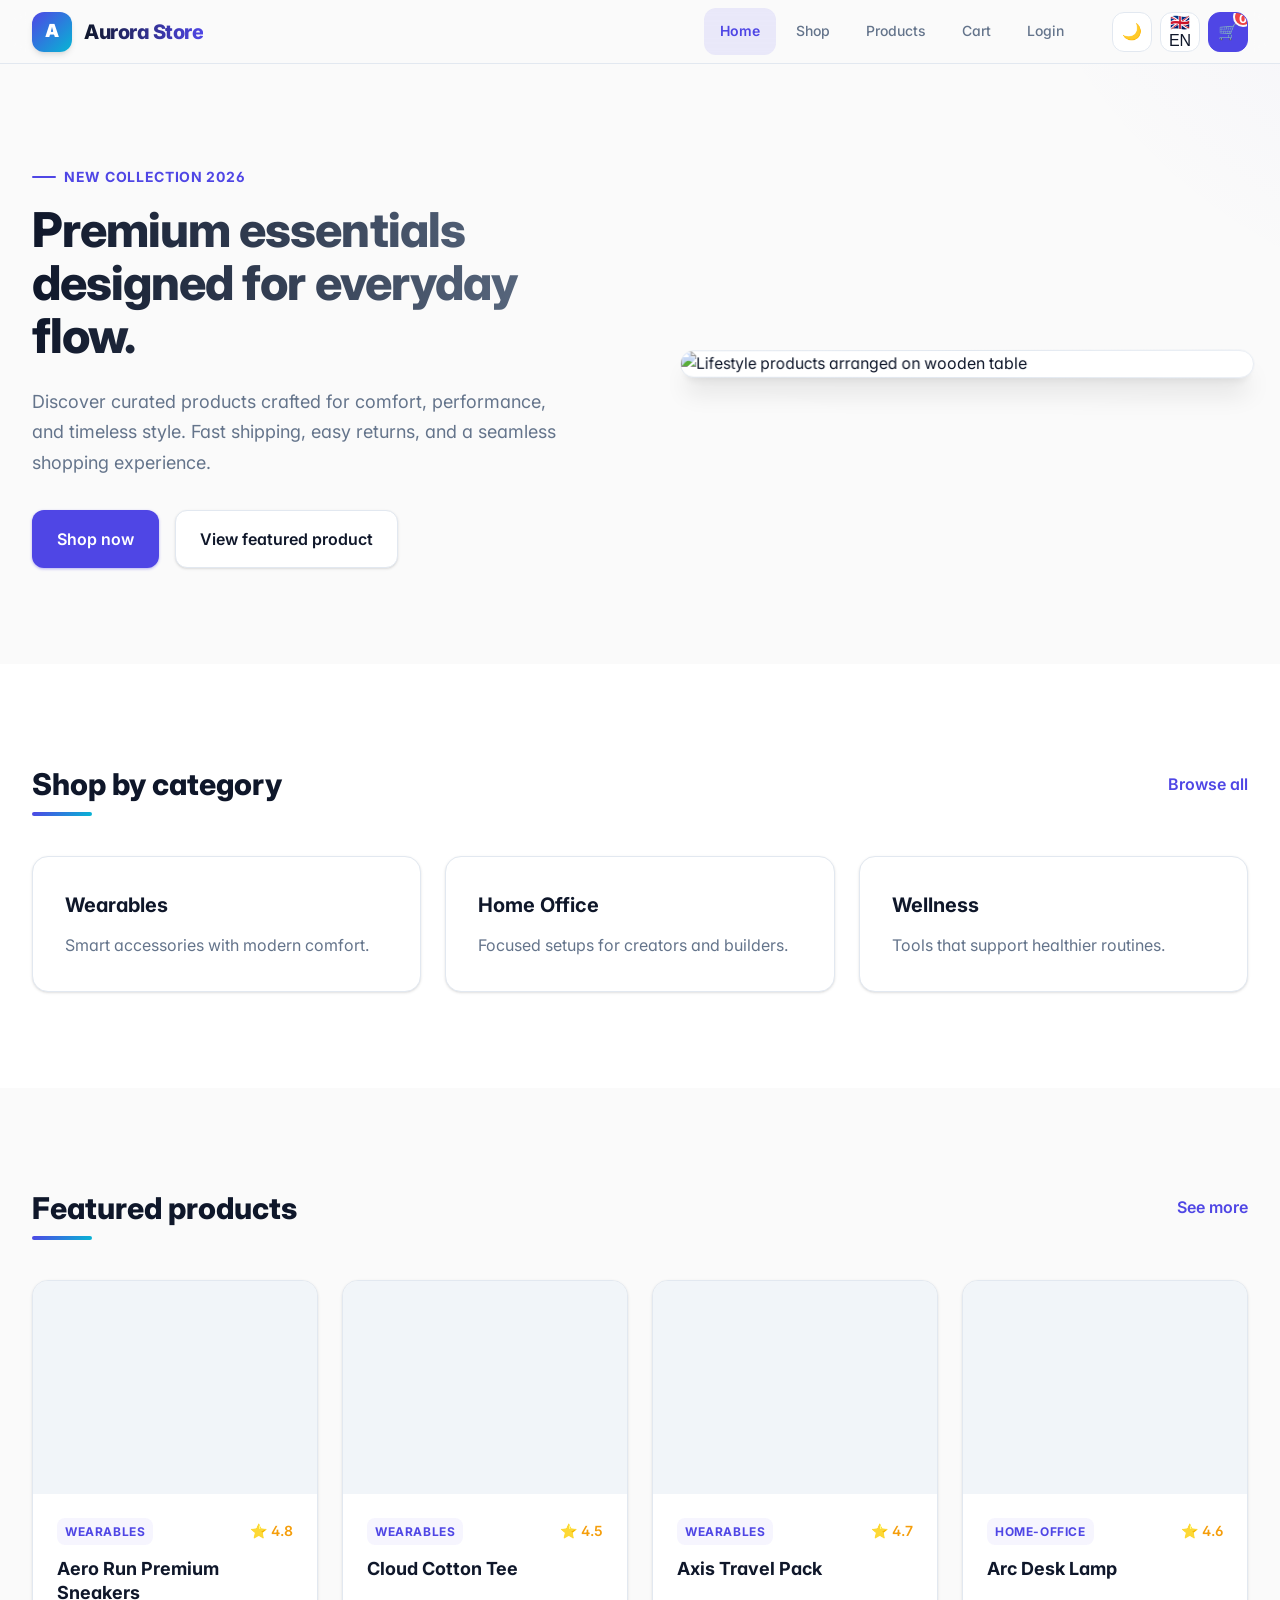
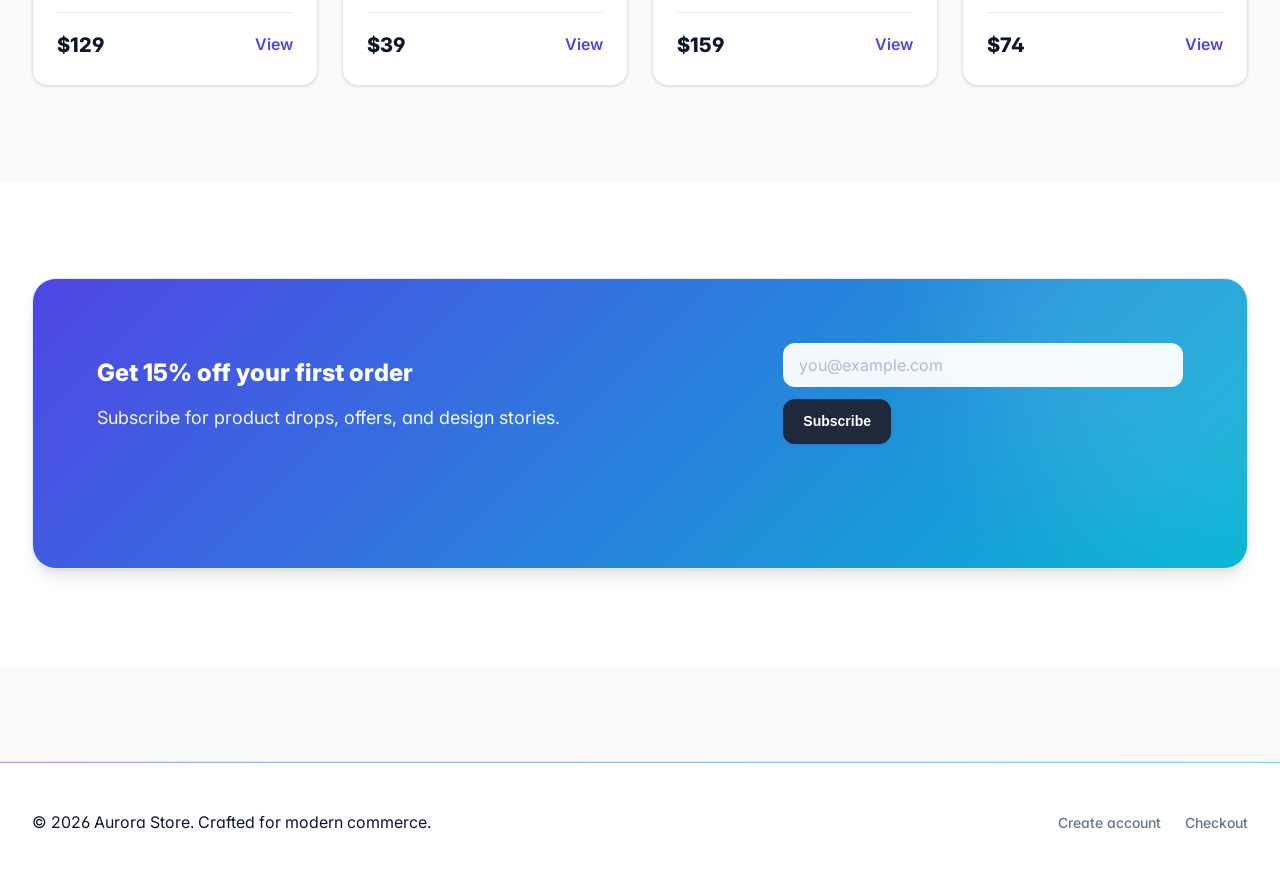
==== index.html @ 7ca9d838 "fix index" ====
<!DOCTYPE html>
<html lang="en" dir="ltr" data-theme="light">
<head>
    <meta charset="UTF-8">
    <meta name="viewport" content="width=device-width, initial-scale=1.0">
    <meta name="description" content="Aurora Store - Premium Everyday Essentials">
    <title>Aurora Store | Premium Essentials</title>
    
    <!-- Fonts -->
    <link rel="preconnect" href="https://fonts.googleapis.com">
    <link rel="preconnect" href="https://fonts.gstatic.com" crossorigin>
    <link href="https://fonts.googleapis.com/css2?family=Inter:wght@400;500;600;700;800&family=Cairo:wght@400;500;600;700&display=swap" rel="stylesheet">
    
    <!-- CSS -->
    <link rel="stylesheet" href="../assets/css/main.css">
</head>
<body>
    <a class="skip-link" href="#main-content">Skip to content</a>
    
    <header class="site-header">
        <div class="container site-header__inner">
            <a href="./index.html" class="brand">
                <span class="brand__mark">A</span>
                <span class="brand__name" data-i18n="brand.name">Aurora Store</span>
            </a>
            
            <button class="nav-toggle" data-nav-toggle aria-label="Toggle navigation menu" aria-expanded="false" aria-controls="site-nav">
                <span></span>
                <span></span>
                <span></span>
            </button>
            
            <nav class="site-nav" id="site-nav" data-nav aria-label="Main navigation">
                <a href="./index.html" class="site-nav__link site-nav__link--active" data-i18n="nav.home">Home</a>
                <a href="./shop.html" class="site-nav__link" data-i18n="nav.shop">Shop</a>
                <a href="./shop.html" class="site-nav__link" data-i18n="nav.product">Products</a>
                <a href="./cart.html" class="site-nav__link" data-i18n="nav.cart">Cart</a>
                <a href="./login.html" class="site-nav__link" data-i18n="nav.login">Login</a>
            </nav>
            
            <div class="header-actions">
                <button class="icon-btn" type="button" aria-label="Toggle theme" data-theme-toggle>
                    <span data-theme-icon aria-hidden="true">🌙</span>
                </button>
                <button class="icon-btn" type="button" aria-label="Switch language" data-lang-toggle>
                    <span data-lang-icon>🇬🇧 EN</span>
                </button>
                <a class="icon-btn icon-btn--cart" href="./cart.html" aria-label="Open cart">
                    <span aria-hidden="true">🛒</span>
                    <span class="cart-counter" data-cart-count>0</span>
                </a>
            </div>
        </div>
    </header>

    <main id="main-content">
        <!-- Hero Section -->
        <section class="hero">
            <div class="container hero__grid">
                <div class="hero__content">
                    <p class="eyebrow" data-i18n="hero.eyebrow">New Collection 2026</p>
                    <h1 class="hero__title" data-i18n="hero.title">Premium essentials designed for everyday flow.</h1>
                    <p class="hero__text" data-i18n="hero.text">
                        Discover curated products crafted for comfort, performance, and timeless style. 
                        Fast shipping, easy returns, and a seamless shopping experience.
                    </p>
                    <div class="hero__actions">
                        <a class="btn btn--primary btn--lg" href="./shop.html" data-i18n="hero.shopNow">Shop now</a>
                        <a class="btn btn--secondary btn--lg" href="./product-detail.html?id=1" data-i18n="hero.viewProduct">View featured product</a>
                    </div>
                </div>
                <div class="hero__media card">
                    <img src="https://images.unsplash.com/photo-1441986300917-64674bd600d8?auto=format&fit=crop&w=1200&q=80" 
                         alt="Lifestyle products arranged on wooden table" loading="lazy">
                </div>
            </div>
        </section>

        <!-- Categories Section -->
        <section class="section section--muted">
            <div class="container">
                <div class="section-head">
                    <h2 data-i18n="categories.title">Shop by category</h2>
                    <a href="./shop.html" class="link" data-i18n="categories.browse">Browse all</a>
                </div>
                <div class="category-grid">
                    <article class="card category-card">
                        <h3 data-i18n="categories.wearables">Wearables</h3>
                        <p data-i18n="categories.wearablesDesc">Smart accessories with modern comfort.</p>
                    </article>
                    <article class="card category-card">
                        <h3 data-i18n="categories.homeOffice">Home Office</h3>
                        <p data-i18n="categories.homeOfficeDesc">Focused setups for creators and builders.</p>
                    </article>
                    <article class="card category-card">
                        <h3 data-i18n="categories.wellness">Wellness</h3>
                        <p data-i18n="categories.wellnessDesc">Tools that support healthier routines.</p>
                    </article>
                </div>
            </div>
        </section>

        <!-- Featured Products Section -->
        <section class="section">
            <div class="container">
                <div class="section-head">
                    <h2 data-i18n="products.featured">Featured products</h2>
                    <a href="./shop.html" class="link" data-i18n="products.seeMore">See more</a>
                </div>
                <div class="product-grid" id="featured-products">
                    <!-- Products rendered via JS -->
                </div>
            </div>
        </section>

        <!-- Newsletter Section -->
        <section class="section section--muted">
            <div class="container">
                <div class="newsletter card">
                    <div>
                        <h2 data-i18n="newsletter.title">Get 15% off your first order</h2>
                        <p data-i18n="newsletter.subtitle">Subscribe for product drops, offers, and design stories.</p>
                    </div>
                    <form class="newsletter__form" novalidate data-newsletter-form>
                        <label for="newsletter-email" class="sr-only" data-i18n="newsletter.emailLabel">Email address</label>
                        <input class="input" id="newsletter-email" name="email" type="email" 
                               placeholder="you@example.com" required aria-label="Email address" data-i18n-placeholder="newsletter.placeholder">
                        <button class="btn btn--primary" type="submit" data-i18n="newsletter.button">Subscribe</button>
                    </form>
                    <p class="form-feedback" data-form-feedback aria-live="polite"></p>
                </div>
            </div>
        </section>
    </main>

    <footer class="site-footer">
        <div class="container site-footer__inner">
            <p data-i18n="footer.copyright">© 2026 Aurora Store. Crafted for modern commerce.</p>
            <div class="site-footer__links">
                <a href="./signup.html" data-i18n="footer.create">Create account</a>
                <a href="./checkout.html" data-i18n="footer.checkout">Checkout</a>
            </div>
        </div>
    </footer>

    <div class="toast-stack" aria-live="polite" aria-atomic="true" data-toast-stack></div>
    
    <script src="../assets/js/app.js"></script>
</body>
</html>
---- assets/css/main.css ----
/* ============================================
   AURORA STORE - MAIN DESIGN SYSTEM
   ============================================
   - Design Tokens & Variables
   - Base Reset & Utilities  
   - Layout & Grid System
   - Typography
   - Header & Navigation (موحد)
   - Buttons & Forms
   - Cards & Components
   - Product Components
   - Cart System
   - Footer (موحد)
   - Animations & Effects
   - Responsive Utilities
   ============================================ */

/* ---------- 1. CSS Variables / Design Tokens ---------- */
:root {
  /* Colors - Light Mode */
  --color-bg: #fafafa;
  --color-bg-elevated: #ffffff;
  --color-surface: #ffffff;
  --color-text: #0f172a;
  --color-text-secondary: #64748b;
  --color-text-muted: #94a3b8;
  --color-text-inverse: #f8fafc;
  
  --color-primary: #4f46e5;
  --color-primary-hover: #4338ca;
  --color-primary-light: rgba(79, 70, 229, 0.1);
  --color-primary-lighter: rgba(79, 70, 229, 0.05);
  
  --color-secondary: #1e293b;
  --color-accent: #06b6d4;
  --color-success: #10b981;
  --color-warning: #f59e0b;
  --color-danger: #ef4444;
  
  --color-border: #e2e8f0;
  --color-border-light: #f1f5f9;
  
  /* Gradients */
  --gradient-primary: linear-gradient(135deg, var(--color-primary) 0%, var(--color-accent) 100%);
  --gradient-hero: radial-gradient(circle at top right, var(--color-primary-light) 0%, transparent 50%);
  
  /* Shadows */
  --shadow-xs: 0 1px 2px 0 rgb(0 0 0 / 0.05);
  --shadow-sm: 0 1px 3px 0 rgb(0 0 0 / 0.1), 0 1px 2px -1px rgb(0 0 0 / 0.1);
  --shadow-md: 0 4px 6px -1px rgb(0 0 0 / 0.1), 0 2px 4px -2px rgb(0 0 0 / 0.1);
  --shadow-lg: 0 10px 15px -3px rgb(0 0 0 / 0.1), 0 4px 6px -4px rgb(0 0 0 / 0.1);
  --shadow-xl: 0 20px 25px -5px rgb(0 0 0 / 0.1), 0 8px 10px -6px rgb(0 0 0 / 0.1);
  --shadow-glow: 0 0 20px rgba(79, 70, 229, 0.3);
  --shadow-inner: inset 0 2px 4px 0 rgb(0 0 0 / 0.05);
  
  /* Spacing Scale (4px base) */
  --space-1: 0.25rem;   /* 4px */
  --space-2: 0.5rem;    /* 8px */
  --space-3: 0.75rem;   /* 12px */
  --space-4: 1rem;      /* 16px */
  --space-5: 1.25rem;   /* 20px */
  --space-6: 1.5rem;    /* 24px */
  --space-8: 2rem;      /* 32px */
  --space-10: 2.5rem;   /* 40px */
  --space-12: 3rem;     /* 48px */
  --space-16: 4rem;     /* 64px */
  --space-20: 5rem;     /* 80px */
  --space-24: 6rem;     /* 96px */
  
  /* Border Radius */
  --radius-sm: 0.375rem;   /* 6px */
  --radius-md: 0.5rem;     /* 8px */
  --radius-lg: 0.75rem;    /* 12px */
  --radius-xl: 1rem;       /* 16px */
  --radius-2xl: 1.5rem;    /* 24px */
  --radius-3xl: 2rem;      /* 32px */
  --radius-full: 9999px;
  
  /* Typography */
  --font-sans: 'Inter', system-ui, -apple-system, BlinkMacSystemFont, 'Segoe UI', Roboto, sans-serif;
  --font-display: 'Inter', system-ui, sans-serif;
  --font-arabic: 'Cairo', system-ui, sans-serif;
  
  --text-xs: 0.75rem;      /* 12px */
  --text-sm: 0.875rem;     /* 14px */
  --text-base: 1rem;       /* 16px */
  --text-lg: 1.125rem;     /* 18px */
  --text-xl: 1.25rem;      /* 20px */
  --text-2xl: 1.5rem;      /* 24px */
  --text-3xl: 1.875rem;    /* 30px */
  --text-4xl: 2.25rem;     /* 36px */
  --text-5xl: 3rem;        /* 48px */
  --text-6xl: 3.75rem;     /* 60px */
  
  /* Transitions */
  --duration-fast: 150ms;
  --duration-base: 250ms;
  --duration-slow: 350ms;
  --duration-slower: 500ms;
  
  --ease-out: cubic-bezier(0, 0, 0.2, 1);
  --ease-in-out: cubic-bezier(0.4, 0, 0.2, 1);
  --ease-bounce: cubic-bezier(0.68, -0.55, 0.265, 1.55);
  --ease-spring: cubic-bezier(0.175, 0.885, 0.32, 1.275);
  
  /* Layout */
  --header-height: 4rem;
  --max-width: 1280px;
  --max-width-narrow: 768px;
  --max-width-wide: 1440px;
}

/* Dark Mode Variables */
[data-theme="dark"] {
  --color-bg: #0f172a;
  --color-bg-elevated: #1e293b;
  --color-surface: #1e293b;
  --color-text: #f8fafc;
  --color-text-secondary: #cbd5e1;
  --color-text-muted: #94a3b8;
  --color-text-inverse: #0f172a;
  
  --color-primary: #818cf8;
  --color-primary-hover: #6366f1;
  --color-primary-light: rgba(129, 140, 248, 0.15);
  --color-primary-lighter: rgba(129, 140, 248, 0.05);
  
  --color-secondary: #e2e8f0;
  --color-border: #334155;
  --color-border-light: #1e293b;
  
  --shadow-xs: 0 1px 2px 0 rgb(0 0 0 / 0.3);
  --shadow-sm: 0 1px 3px 0 rgb(0 0 0 / 0.4), 0 1px 2px -1px rgb(0 0 0 / 0.4);
  --shadow-md: 0 4px 6px -1px rgb(0 0 0 / 0.4), 0 2px 4px -2px rgb(0 0 0 / 0.4);
  --shadow-lg: 0 10px 15px -3px rgb(0 0 0 / 0.5), 0 4px 6px -4px rgb(0 0 0 / 0.5);
  --shadow-xl: 0 20px 25px -5px rgb(0 0 0 / 0.6), 0 8px 10px -6px rgb(0 0 0 / 0.6);
}

/* RTL Support */
[dir="rtl"] {
  --space-flow: -1;
}

/* ---------- 2. Base Reset & Global Styles ---------- */
*,
*::before,
*::after {
  box-sizing: border-box;
  margin: 0;
  padding: 0;
}

html {
  scroll-behavior: smooth;
  -webkit-font-smoothing: antialiased;
  -moz-osx-font-smoothing: grayscale;
  text-rendering: optimizeLegibility;
  font-feature-settings: "cv02", "cv03", "cv04", "cv11";
}

body {
  font-family: var(--font-sans);
  font-size: var(--text-base);
  line-height: 1.6;
  color: var(--color-text);
  background-color: var(--color-bg);
  transition: background-color var(--duration-base) var(--ease-out),
              color var(--duration-base) var(--ease-out);
  min-height: 100vh;
  overflow-x: hidden;
  accent-color: var(--color-primary);
}

/* Arabic Font Support */
:lang(ar) {
  font-family: var(--font-arabic);
  line-height: 1.8;
}

/* Selection */
::selection {
  background: var(--color-primary);
  color: white;
}

/* Focus Visible - Accessibility */
:focus-visible {
  outline: 2px solid var(--color-primary);
  outline-offset: 2px;
  border-radius: var(--radius-sm);
}

/* Scrollbar Styling */
::-webkit-scrollbar {
  width: 8px;
  height: 8px;
}

::-webkit-scrollbar-track {
  background: transparent;
}

::-webkit-scrollbar-thumb {
  background: var(--color-border);
  border-radius: var(--radius-full);
  border: 2px solid var(--color-bg);
}

::-webkit-scrollbar-thumb:hover {
  background: var(--color-text-muted);
}

/* Images */
img {
  max-width: 100%;
  height: auto;
  display: block;
  object-fit: cover;
}

/* Links */
a {
  color: inherit;
  text-decoration: none;
  transition: color var(--duration-fast) var(--ease-out);
}

/* ---------- 3. Utility Classes ---------- */
.container {
  width: 100%;
  max-width: var(--max-width);
  margin-inline: auto;
  padding-inline: var(--space-4);
}

@media (min-width: 640px) {
  .container {
    padding-inline: var(--space-6);
  }
}

@media (min-width: 1024px) {
  .container {
    padding-inline: var(--space-8);
  }
}

.container--narrow {
  max-width: var(--max-width-narrow);
}

.container--wide {
  max-width: var(--max-width-wide);
}

.sr-only {
  position: absolute;
  width: 1px;
  height: 1px;
  padding: 0;
  margin: -1px;
  overflow: hidden;
  clip: rect(0, 0, 0, 0);
  white-space: nowrap;
  border-width: 0;
}

.text-center { text-align: center; }
.text-left { text-align: left; }
.text-right { text-align: right; }

.hidden { display: none !important; }
.invisible { visibility: hidden; }

/* ---------- 4. Skip Link (Accessibility) ---------- */
.skip-link {
  position: absolute;
  top: -100%;
  left: 50%;
  transform: translateX(-50%);
  background: var(--color-primary);
  color: white;
  padding: var(--space-3) var(--space-6);
  border-radius: var(--radius-lg);
  font-weight: 600;
  font-size: var(--text-sm);
  box-shadow: var(--shadow-lg);
  z-index: 100;
  transition: top var(--duration-fast) var(--ease-out);
  text-decoration: none;
}

.skip-link:focus {
  top: var(--space-4);
}

/* ---------- 5. Header & Navigation ---------- */
.site-header {
  position: sticky;
  top: 0;
  z-index: 50;
  height: var(--header-height);
  background: rgba(250, 250, 250, 0.8);
  backdrop-filter: blur(12px) saturate(180%);
  -webkit-backdrop-filter: blur(12px) saturate(180%);
  border-bottom: 1px solid var(--color-border);
  transition: all var(--duration-base) var(--ease-out);
}

[data-theme="dark"] .site-header {
  background: rgba(15, 23, 42, 0.8);
  border-bottom-color: rgba(255, 255, 255, 0.1);
}

.site-header__inner {
  display: flex;
  align-items: center;
  justify-content: space-between;
  height: 100%;
  gap: var(--space-4);
}

/* Brand Logo */
.brand {
  display: flex;
  align-items: center;
  gap: var(--space-3);
  font-weight: 800;
  font-size: var(--text-xl);
  letter-spacing: -0.025em;
  flex-shrink: 0;
  transition: transform var(--duration-fast) var(--ease-out);
}

.brand:hover {
  transform: scale(1.02);
}

.brand__mark {
  width: 2.5rem;
  height: 2.5rem;
  background: var(--gradient-primary);
  border-radius: var(--radius-lg);
  display: grid;
  place-items: center;
  color: white;
  font-weight: 900;
  font-size: var(--text-lg);
  box-shadow: var(--shadow-md);
  transition: all var(--duration-fast) var(--ease-out);
}

.brand:hover .brand__mark {
  transform: rotate(-5deg) scale(1.05);
  box-shadow: var(--shadow-glow);
}

.brand__name {
  color: var(--color-text);
  font-family: var(--font-display);
  background: linear-gradient(to right, var(--color-text), var(--color-primary));
  -webkit-background-clip: text;
  -webkit-text-fill-color: transparent;
  background-clip: text;
}

/* Navigation */
.site-nav {
  display: none;
  position: absolute;
  top: 100%;
  left: 0;
  right: 0;
  background: var(--color-surface);
  padding: var(--space-4);
  flex-direction: column;
  gap: var(--space-2);
  border-bottom: 1px solid var(--color-border);
  box-shadow: var(--shadow-lg);
  z-index: 40;
}

.site-nav.is-open {
  display: flex;
  animation: slideDown var(--duration-base) var(--ease-out);
}

@media (min-width: 768px) {
  .site-nav {
    display: flex;
    position: static;
    flex-direction: row;
    background: transparent;
    padding: 0;
    border: none;
    box-shadow: none;
    gap: var(--space-1);
    margin-left: auto;
    margin-right: var(--space-4);
  }
  
  [dir="rtl"] .site-nav {
    margin-left: var(--space-4);
    margin-right: auto;
  }
}

.site-nav__link {
  display: block;
  padding: var(--space-3) var(--space-4);
  border-radius: var(--radius-lg);
  font-weight: 500;
  font-size: var(--text-sm);
  color: var(--color-text-secondary);
  transition: all var(--duration-fast) var(--ease-out);
  position: relative;
  overflow: hidden;
}

.site-nav__link::before {
  content: '';
  position: absolute;
  inset: 0;
  background: var(--color-primary-light);
  transform: scaleX(0);
  transform-origin: right;
  transition: transform var(--duration-fast) var(--ease-out);
  border-radius: var(--radius-lg);
  z-index: -1;
}

[dir="rtl"] .site-nav__link::before {
  transform-origin: left;
}

.site-nav__link:hover {
  color: var(--color-primary);
}

.site-nav__link:hover::before {
  transform: scaleX(1);
  transform-origin: left;
}

[dir="rtl"] .site-nav__link:hover::before {
  transform-origin: right;
}

.site-nav__link--active {
  color: var(--color-primary);
  background: var(--color-primary-light);
  font-weight: 600;
}

/* Mobile Menu Toggle */
.nav-toggle {
  display: flex;
  flex-direction: column;
  justify-content: center;
  gap: 5px;
  width: 44px;
  height: 44px;
  padding: 0 11px;
  border-radius: var(--radius-lg);
  background: var(--color-surface);
  border: 1px solid var(--color-border);
  cursor: pointer;
  transition: all var(--duration-fast) var(--ease-out);
  position: relative;
  overflow: hidden;
}

@media (min-width: 768px) {
  .nav-toggle {
    display: none;
  }
}

.nav-toggle:hover {
  background: var(--color-border-light);
  border-color: var(--color-primary);
}

.nav-toggle span {
  display: block;
  width: 100%;
  height: 2px;
  background: var(--color-text);
  border-radius: 2px;
  transition: all var(--duration-base) var(--ease-in-out);
  transform-origin: center;
}

.nav-toggle.is-active span:nth-child(1) {
  transform: translateY(7px) rotate(45deg);
}

.nav-toggle.is-active span:nth-child(2) {
  opacity: 0;
  transform: scaleX(0);
}

.nav-toggle.is-active span:nth-child(3) {
  transform: translateY(-7px) rotate(-45deg);
}

/* Header Actions */
.header-actions {
  display: flex;
  align-items: center;
  gap: var(--space-2);
}

.icon-btn {
  width: 2.5rem;
  height: 2.5rem;
  border-radius: var(--radius-lg);
  display: grid;
  place-items: center;
  background: var(--color-surface);
  border: 1px solid var(--color-border);
  color: var(--color-text);
  font-size: var(--text-base);
  cursor: pointer;
  transition: all var(--duration-fast) var(--ease-out);
  position: relative;
  overflow: hidden;
}

.icon-btn:hover {
  background: var(--color-border-light);
  transform: translateY(-2px);
  box-shadow: var(--shadow-md);
  border-color: var(--color-primary);
}

.icon-btn:active {
  transform: translateY(0);
}

.icon-btn--cart {
  background: var(--color-primary);
  color: white;
  border-color: var(--color-primary);
}

.icon-btn--cart:hover {
  background: var(--color-primary-hover);
  transform: translateY(-2px) scale(1.05);
  box-shadow: var(--shadow-glow);
}

.cart-counter {
  position: absolute;
  top: -6px;
  right: -6px;
  min-width: 1.25rem;
  height: 1.25rem;
  padding: 0 4px;
  background: var(--color-danger);
  color: white;
  font-size: var(--text-xs);
  font-weight: 700;
  border-radius: var(--radius-full);
  display: grid;
  place-items: center;
  border: 2px solid var(--color-bg);
  transition: transform var(--duration-fast) var(--ease-bounce);
}

[dir="rtl"] .cart-counter {
  right: auto;
  left: -6px;
}

.cart-counter.updated {
  animation: bounce 0.5s var(--ease-bounce);
}

/* ---------- 6. Buttons ---------- */
.btn {
  display: inline-flex;
  align-items: center;
  justify-content: center;
  gap: var(--space-2);
  padding: var(--space-3) var(--space-5);
  border-radius: var(--radius-lg);
  font-weight: 600;
  font-size: var(--text-sm);
  line-height: 1.5;
  border: 1px solid transparent;
  cursor: pointer;
  transition: all var(--duration-fast) var(--ease-out);
  white-space: nowrap;
  position: relative;
  overflow: hidden;
  text-decoration: none;
}

.btn::before {
  content: '';
  position: absolute;
  inset: 0;
  background: linear-gradient(to right, transparent, rgba(255,255,255,0.2), transparent);
  transform: translateX(-100%);
  transition: transform 0.6s ease;
}

.btn:hover::before {
  transform: translateX(100%);
}

.btn:active {
  transform: translateY(1px) scale(0.98);
}

.btn--primary {
  background: var(--color-primary);
  color: white;
  box-shadow: 0 1px 3px 0 rgba(79, 70, 229, 0.4), 
              0 0 0 0 rgba(79, 70, 229, 0.2);
  transition: all var(--duration-fast) var(--ease-out),
              box-shadow var(--duration-slow) var(--ease-out);
}

.btn--primary:hover {
  background: var(--color-primary-hover);
  transform: translateY(-2px);
  box-shadow: var(--shadow-glow),
              0 4px 12px rgba(79, 70, 229, 0.3);
}

.btn--secondary {
  background: var(--color-surface);
  color: var(--color-text);
  border-color: var(--color-border);
  box-shadow: var(--shadow-sm);
}

.btn--secondary:hover {
  background: var(--color-border-light);
  border-color: var(--color-text-muted);
  transform: translateY(-2px);
  box-shadow: var(--shadow-md);
}

.btn--outline {
  background: transparent;
  color: var(--color-text);
  border-color: var(--color-border);
}

.btn--outline:hover {
  background: var(--color-border-light);
  border-color: var(--color-primary);
  color: var(--color-primary);
}

.btn--ghost {
  background: transparent;
  color: var(--color-text-secondary);
  border-color: transparent;
}

.btn--ghost:hover {
  background: var(--color-border-light);
  color: var(--color-text);
}

.btn--white {
  background: white;
  color: var(--color-primary);
  box-shadow: var(--shadow-sm);
}

.btn--white:hover {
  transform: translateY(-2px);
  box-shadow: var(--shadow-md);
}

.btn--danger {
  background: var(--color-danger);
  color: white;
}

.btn--danger:hover {
  background: #dc2626;
  transform: translateY(-2px);
  box-shadow: 0 4px 12px rgba(239, 68, 68, 0.3);
}

/* Button Sizes */
.btn--sm {
  padding: var(--space-2) var(--space-4);
  font-size: var(--text-xs);
}

.btn--lg {
  padding: var(--space-4) var(--space-6);
  font-size: var(--text-base);
}

.btn--xl {
  padding: var(--space-4) var(--space-8);
  font-size: var(--text-lg);
  min-height: 3.5rem;
}

.btn--full {
  width: 100%;
}

.btn--icon-only {
  padding: var(--space-3);
  aspect-ratio: 1;
}

.btn:disabled,
.btn[aria-disabled="true"] {
  opacity: 0.5;
  cursor: not-allowed;
  transform: none !important;
  pointer-events: none;
}

/* Link Button */
.link {
  color: var(--color-primary);
  font-weight: 600;
  display: inline-flex;
  align-items: center;
  gap: var(--space-2);
  transition: all var(--duration-fast) var(--ease-out);
  position: relative;
}

.link::after {
  content: '';
  position: absolute;
  bottom: -2px;
  left: 0;
  width: 0;
  height: 2px;
  background: var(--color-primary);
  transition: width var(--duration-fast) var(--ease-out);
}

.link:hover {
  gap: var(--space-3);
}

.link:hover::after {
  width: 100%;
}

[dir="rtl"] .link::after {
  left: auto;
  right: 0;
}

/* ---------- 7. Forms & Inputs ---------- */
.form-group {
  margin-bottom: var(--space-4);
}

.form-group label {
  display: block;
  font-weight: 500;
  font-size: var(--text-sm);
  color: var(--color-text);
  margin-bottom: var(--space-2);
}

.input,
select.input,
textarea.input {
  width: 100%;
  min-height: 44px;
  padding: var(--space-3) var(--space-4);
  border: 1.5px solid var(--color-border);
  border-radius: var(--radius-lg);
  background: var(--color-surface);
  color: var(--color-text);
  font-size: var(--text-base);
  font-family: inherit;
  transition: all var(--duration-fast) var(--ease-out);
}

.input:hover {
  border-color: var(--color-text-muted);
}

.input:focus {
  outline: none;
  border-color: var(--color-primary);
  box-shadow: 0 0 0 3px var(--color-primary-light);
}

.input::placeholder {
  color: var(--color-text-muted);
  opacity: 0.7;
}

textarea.input {
  min-height: 120px;
  resize: vertical;
  line-height: 1.6;
}

select.input {
  cursor: pointer;
  appearance: none;
  background-image: url("data:image/svg+xml,%3csvg xmlns='http://www.w3.org/2000/svg' fill='none' viewBox='0 0 20 20'%3e%3cpath stroke='%2364748b' stroke-linecap='round' stroke-linejoin='round' stroke-width='1.5' d='M6 8l4 4 4-4'/%3e%3c/svg%3e");
  background-position: right 0.75rem center;
  background-repeat: no-repeat;
  background-size: 1.5em 1.5em;
  padding-right: 2.5rem;
}

[dir="rtl"] select.input {
  background-position: left 0.75rem center;
  padding-right: var(--space-4);
  padding-left: 2.5rem;
}

/* Form Feedback */
.form-feedback {
  font-size: var(--text-sm);
  margin-top: var(--space-2);
  min-height: 1.25rem;
  font-weight: 500;
  display: flex;
  align-items: center;
  gap: var(--space-2);
}

.form-feedback::before {
  content: '';
  display: inline-block;
  width: 16px;
  height: 16px;
  border-radius: 50%;
  opacity: 0;
  transition: opacity var(--duration-fast);
}

.form-feedback.is-error {
  color: var(--color-danger);
}

.form-feedback.is-error::before {
  content: '⚠';
  opacity: 1;
  color: var(--color-danger);
}

.form-feedback.is-success {
  color: var(--color-success);
}

.form-feedback.is-success::before {
  content: '✓';
  opacity: 1;
  color: var(--color-success);
}

/* ---------- 8. Cards ---------- */
.card {
  background: var(--color-surface);
  border-radius: var(--radius-xl);
  border: 1px solid var(--color-border);
  box-shadow: var(--shadow-sm);
  overflow: hidden;
  transition: all var(--duration-base) var(--ease-out);
}

.card:hover {
  box-shadow: var(--shadow-md);
  transform: translateY(-2px);
}

.card--interactive {
  cursor: pointer;
}

.card--interactive:hover {
  border-color: var(--color-primary-light);
  transform: translateY(-4px);
  box-shadow: var(--shadow-lg);
}

.card__body {
  padding: var(--space-6);
}

.card__title {
  font-size: var(--text-lg);
  font-weight: 700;
  margin-bottom: var(--space-2);
  color: var(--color-text);
}

.card__text {
  color: var(--color-text-secondary);
  font-size: var(--text-sm);
  line-height: 1.6;
}

/* ---------- 9. Hero Section ---------- */
.hero {
  padding-block: var(--space-24);
  position: relative;
  overflow: hidden;
  isolation: isolate;
}

.hero::before {
  content: '';
  position: absolute;
  top: -50%;
  right: -20%;
  width: 800px;
  height: 800px;
  background: var(--gradient-hero);
  opacity: 0.6;
  pointer-events: none;
  z-index: -1;
}

[data-theme="dark"] .hero::before {
  opacity: 0.3;
}

.hero__grid {
  display: grid;
  gap: var(--space-12);
  align-items: center;
  position: relative;
  z-index: 1;
}

@media (min-width: 1024px) {
  .hero__grid {
    grid-template-columns: 1fr 1fr;
    gap: var(--space-16);
  }
}

.eyebrow {
  display: inline-flex;
  align-items: center;
  gap: var(--space-2);
  color: var(--color-primary);
  font-weight: 700;
  font-size: var(--text-sm);
  text-transform: uppercase;
  letter-spacing: 0.05em;
  margin-bottom: var(--space-4);
}

.eyebrow::before {
  content: '';
  display: block;
  width: 24px;
  height: 2px;
  background: var(--color-primary);
  border-radius: var(--radius-full);
}

.hero__title {
  font-size: clamp(var(--text-3xl), 5vw, var(--text-5xl));
  font-weight: 800;
  line-height: 1.1;
  letter-spacing: -0.02em;
  margin-bottom: var(--space-6);
  background: linear-gradient(to right, var(--color-text), var(--color-text-secondary));
  -webkit-background-clip: text;
  -webkit-text-fill-color: transparent;
  background-clip: text;
}

.hero__text {
  font-size: var(--text-lg);
  color: var(--color-text-secondary);
  max-width: 50ch;
  margin-bottom: var(--space-8);
  line-height: 1.7;
}

.hero__actions {
  display: flex;
  flex-wrap: wrap;
  gap: var(--space-4);
}

.hero__media {
  border-radius: var(--radius-2xl);
  overflow: hidden;
  box-shadow: var(--shadow-xl);
  position: relative;
  transform: perspective(1000px) rotateY(-5deg);
  transition: transform var(--duration-slow) var(--ease-out);
}

.hero__media:hover {
  transform: perspective(1000px) rotateY(0deg);
}

.hero__media::after {
  content: '';
  position: absolute;
  inset: 0;
  background: linear-gradient(to top, rgba(0,0,0,0.2), transparent 50%);
  opacity: 0;
  transition: opacity var(--duration-base);
}

.hero__media:hover::after {
  opacity: 1;
}

.hero__media img {
  width: 100%;
  height: 100%;
  object-fit: cover;
  transition: transform var(--duration-slow) var(--ease-out);
}

.hero__media:hover img {
  transform: scale(1.05);
}

/* ---------- 10. Section Layouts ---------- */
.section {
  padding-block: var(--space-24);
  position: relative;
}

.section--muted {
  background: var(--color-bg-elevated);
}

.section--gradient {
  background: linear-gradient(to bottom, var(--color-bg), var(--color-bg-elevated));
}

.section-head {
  display: flex;
  align-items: center;
  justify-content: space-between;
  gap: var(--space-4);
  margin-bottom: var(--space-12);
  flex-wrap: wrap;
}

.section-head h2 {
  font-size: var(--text-3xl);
  font-weight: 800;
  color: var(--color-text);
  position: relative;
  display: inline-block;
}

.section-head h2::after {
  content: '';
  position: absolute;
  bottom: -8px;
  left: 0;
  width: 60px;
  height: 4px;
  background: var(--gradient-primary);
  border-radius: var(--radius-full);
}

[dir="rtl"] .section-head h2::after {
  left: auto;
  right: 0;
}

/* ---------- 11. Category Grid ---------- */
.category-grid {
  display: grid;
  gap: var(--space-6);
  grid-template-columns: repeat(auto-fit, minmax(280px, 1fr));
}

.category-card {
  padding: var(--space-8);
  background: var(--color-surface);
  border: 1px solid var(--color-border);
  border-radius: var(--radius-xl);
  transition: all var(--duration-base) var(--ease-out);
  position: relative;
  overflow: hidden;
}

.category-card::before {
  content: '';
  position: absolute;
  top: 0;
  left: 0;
  right: 0;
  height: 4px;
  background: var(--gradient-primary);
  transform: scaleX(0);
  transition: transform var(--duration-base) var(--ease-out);
}

.category-card:hover {
  transform: translateY(-4px);
  box-shadow: var(--shadow-lg);
  border-color: var(--color-primary-light);
}

.category-card:hover::before {
  transform: scaleX(1);
}

.category-card h3 {
  font-size: var(--text-xl);
  font-weight: 700;
  margin-bottom: var(--space-3);
  color: var(--color-text);
}

.category-card p {
  color: var(--color-text-secondary);
  font-size: var(--text-base);
  line-height: 1.6;
}

/* ---------- 12. Product Grid & Cards ---------- */
.product-grid {
  display: grid;
  gap: var(--space-6);
  grid-template-columns: repeat(auto-fill, minmax(280px, 1fr));
}

.product-card {
  background: var(--color-surface);
  border-radius: var(--radius-xl);
  overflow: hidden;
  border: 1px solid var(--color-border);
  transition: all var(--duration-base) var(--ease-out);
  display: flex;
  flex-direction: column;
  position: relative;
}

.product-card::after {
  content: '';
  position: absolute;
  inset: 0;
  border: 2px solid transparent;
  border-radius: var(--radius-xl);
  transition: border-color var(--duration-fast);
  pointer-events: none;
}

.product-card:hover {
  transform: translateY(-6px);
  box-shadow: var(--shadow-xl);
}

.product-card:hover::after {
  border-color: var(--color-primary-light);
}

.product-card__media {
  position: relative;
  aspect-ratio: 4/3;
  overflow: hidden;
  background: var(--color-border-light);
}

.product-card__media img {
  width: 100%;
  height: 100%;
  object-fit: cover;
  transition: transform var(--duration-slow) var(--ease-out);
}

.product-card:hover .product-card__media img {
  transform: scale(1.08);
}

.product-card__overlay {
  position: absolute;
  inset: 0;
  background: linear-gradient(to top, rgba(0,0,0,0.6), transparent);
  display: flex;
  align-items: flex-end;
  justify-content: center;
  padding: var(--space-4);
  opacity: 0;
  transition: opacity var(--duration-base) var(--ease-out);
}

.product-card:hover .product-card__overlay {
  opacity: 1;
}

.product-card__overlay .btn {
  transform: translateY(10px);
  transition: transform var(--duration-base) var(--ease-out);
}

.product-card:hover .product-card__overlay .btn {
  transform: translateY(0);
}

.product-card__body {
  padding: var(--space-6);
  flex: 1;
  display: flex;
  flex-direction: column;
}

.product-card__meta-top {
  display: flex;
  justify-content: space-between;
  align-items: center;
  margin-bottom: var(--space-3);
}

.product-card__category {
  font-size: var(--text-xs);
  text-transform: uppercase;
  letter-spacing: 0.05em;
  color: var(--color-primary);
  font-weight: 700;
  padding: var(--space-1) var(--space-2);
  background: var(--color-primary-lighter);
  border-radius: var(--radius-md);
}

.product-card__rating {
  display: flex;
  align-items: center;
  gap: 4px;
  font-size: var(--text-sm);
  color: var(--color-warning);
  font-weight: 600;
}

.product-card__title {
  font-size: var(--text-lg);
  font-weight: 700;
  margin-bottom: var(--space-2);
  line-height: 1.3;
  color: var(--color-text);
}

.product-card__title a {
  transition: color var(--duration-fast);
}

.product-card__title a:hover {
  color: var(--color-primary);
}

.product-card__footer {
  margin-top: auto;
  display: flex;
  align-items: center;
  justify-content: space-between;
  padding-top: var(--space-4);
  border-top: 1px solid var(--color-border);
  gap: var(--space-4);
}

.product-card__price {
  font-size: var(--text-xl);
  font-weight: 800;
  color: var(--color-text);
}

/* ---------- 13. Newsletter ---------- */
.newsletter {
  padding: var(--space-12);
  background: var(--gradient-primary);
  border-radius: var(--radius-2xl);
  color: white;
  display: grid;
  gap: var(--space-8);
  align-items: center;
  box-shadow: var(--shadow-lg);
  position: relative;
  overflow: hidden;
}

.newsletter::before {
  content: '';
  position: absolute;
  top: -50%;
  right: -10%;
  width: 400px;
  height: 400px;
  background: rgba(255,255,255,0.1);
  border-radius: 50%;
  filter: blur(60px);
}

@media (min-width: 768px) {
  .newsletter {
    grid-template-columns: 1fr auto;
    padding: var(--space-16);
  }
}

.newsletter h2 {
  font-size: var(--text-2xl);
  font-weight: 800;
  margin-bottom: var(--space-3);
  position: relative;
  z-index: 1;
}

.newsletter p {
  opacity: 0.95;
  font-size: var(--text-lg);
  position: relative;
  z-index: 1;
}

.newsletter__form {
  display: flex;
  gap: var(--space-3);
  flex-wrap: wrap;
  position: relative;
  z-index: 1;
}

.newsletter__form .input {
  background: rgba(255, 255, 255, 0.95);
  border: none;
  min-width: 280px;
  backdrop-filter: blur(10px);
}

.newsletter__form .input:focus {
  box-shadow: 0 0 0 3px rgba(255, 255, 255, 0.3);
  background: white;
}

.newsletter__form .btn {
  background: var(--color-secondary);
  color: white;
  border: none;
  white-space: nowrap;
}

.newsletter__form .btn:hover {
  background: #0f172a;
  transform: translateY(-2px);
  box-shadow: 0 10px 20px rgba(0,0,0,0.2);
}

/* ---------- 14. Cart Page Styles ---------- */
.cart-layout {
  display: grid;
  gap: var(--space-8);
  margin-top: var(--space-8);
  align-items: start;
}

@media (min-width: 1024px) {
  .cart-layout {
    grid-template-columns: 1fr 400px;
  }
}

.cart-items {
  display: flex;
  flex-direction: column;
  gap: var(--space-4);
}

.cart-item {
  display: grid;
  grid-template-columns: 100px 1fr auto;
  gap: var(--space-4);
  align-items: center;
  padding: var(--space-5);
  background: var(--color-surface);
  border-radius: var(--radius-xl);
  border: 1px solid var(--color-border);
  transition: all var(--duration-fast) var(--ease-out);
  animation: slideInRight var(--duration-base) var(--ease-out) backwards;
}

.cart-item:hover {
  border-color: var(--color-primary-light);
  box-shadow: var(--shadow-sm);
  transform: translateX(4px);
}

[dir="rtl"] .cart-item:hover {
  transform: translateX(-4px);
}

@media (max-width: 640px) {
  .cart-item {
    grid-template-columns: 80px 1fr;
    gap: var(--space-4);
  }
  
  .cart-item__total {
    grid-column: 2;
    justify-self: end;
    font-weight: 800;
    font-size: var(--text-lg);
    color: var(--color-text);
  }
  
  .cart-item__controls {
    grid-column: 1 / -1;
    justify-content: space-between;
    padding-top: var(--space-4);
    border-top: 1px solid var(--color-border);
    margin-top: var(--space-2);
  }
}

.cart-item__image {
  width: 100%;
  aspect-ratio: 1;
  object-fit: cover;
  border-radius: var(--radius-lg);
  background: var(--color-border-light);
}

.cart-item__details {
  display: flex;
  flex-direction: column;
  gap: var(--space-1);
}

.cart-item__title {
  font-weight: 700;
  font-size: var(--text-base);
  color: var(--color-text);
}

.cart-item__title a:hover {
  color: var(--color-primary);
}

.cart-item__variant {
  font-size: var(--text-sm);
  color: var(--color-text-secondary);
}

.cart-item__price {
  font-weight: 700;
  color: var(--color-primary);
  font-size: var(--text-sm);
}

.cart-item__controls {
  display: flex;
  align-items: center;
  gap: var(--space-3);
}

.cart-item__remove {
  color: var(--color-danger);
  font-size: var(--text-sm);
  font-weight: 500;
  text-decoration: none;
  background: none;
  border: none;
  cursor: pointer;
  padding: var(--space-2);
  border-radius: var(--radius-md);
  transition: all var(--duration-fast);
  display: flex;
  align-items: center;
  gap: var(--space-2);
}

.cart-item__remove:hover {
  background: rgba(239, 68, 68, 0.1);
  color: #dc2626;
}

/* Cart Summary */
.cart-summary {
  padding: var(--space-8);
  background: var(--color-surface);
  border-radius: var(--radius-xl);
  border: 1px solid var(--color-border);
  height: fit-content;
  position: sticky;
  top: calc(var(--header-height) + var(--space-6));
  box-shadow: var(--shadow-sm);
}

.cart-summary h3 {
  font-size: var(--text-xl);
  font-weight: 800;
  margin-bottom: var(--space-6);
  color: var(--color-text);
  padding-bottom: var(--space-4);
  border-bottom: 2px solid var(--color-border);
}

.summary-row {
  display: flex;
  justify-content: space-between;
  padding: var(--space-3) 0;
  font-size: var(--text-base);
  color: var(--color-text-secondary);
  transition: color var(--duration-fast);
}

.summary-row:hover {
  color: var(--color-text);
}

.summary-row--total {
  font-size: var(--text-xl);
  font-weight: 800;
  color: var(--color-text);
  border-top: 2px solid var(--color-border);
  margin-top: var(--space-4);
  padding-top: var(--space-4);
}

/* Quantity Control */
.qty-control {
  display: inline-flex;
  align-items: center;
  border: 1.5px solid var(--color-border);
  border-radius: var(--radius-lg);
  overflow: hidden;
  background: var(--color-surface);
  transition: border-color var(--duration-fast);
}

.qty-control:focus-within {
  border-color: var(--color-primary);
  box-shadow: 0 0 0 3px var(--color-primary-light);
}

.qty-btn {
  width: 2.5rem;
  height: 2.5rem;
  display: grid;
  place-items: center;
  background: transparent;
  border: none;
  font-weight: 700;
  cursor: pointer;
  transition: all var(--duration-fast);
  color: var(--color-text);
  font-size: var(--text-lg);
}

.qty-btn:hover {
  background: var(--color-border-light);
  color: var(--color-primary);
}

.qty-btn:active {
  background: var(--color-border);
}

.qty-value {
  width: 3rem;
  text-align: center;
  font-weight: 700;
  font-size: var(--text-base);
  color: var(--color-text);
  border: none;
  background: transparent;
}

/* Cart Empty State */
.cart-empty {
  text-align: center;
  padding: var(--space-24) var(--space-6);
  max-width: 500px;
  margin: 0 auto;
}

.cart-empty h2 {
  font-size: var(--text-3xl);
  font-weight: 800;
  margin-bottom: var(--space-4);
  color: var(--color-text);
}

.cart-empty p {
  color: var(--color-text-secondary);
  margin-bottom: var(--space-8);
  font-size: var(--text-lg);
}

.cart-empty .btn {
  min-width: 200px;
}

/* ---------- 15. Shop Page ---------- */
.shop-layout {
  display: grid;
  gap: var(--space-8);
  align-items: start;
}

@media (min-width: 1024px) {
  .shop-layout {
    grid-template-columns: 280px 1fr;
  }
}

.shop-filters {
  padding: var(--space-6);
  height: fit-content;
  position: sticky;
  top: calc(var(--header-height) + var(--space-6));
}

.shop-filters__head {
  display: flex;
  justify-content: space-between;
  align-items: center;
  margin-bottom: var(--space-6);
  padding-bottom: var(--space-4);
  border-bottom: 1px solid var(--color-border);
}

.shop-filters__head h2 {
  font-size: var(--text-lg);
  font-weight: 700;
}

.filter-group {
  border: none;
  padding: 0;
  margin: 0 0 var(--space-6) 0;
}

.filter-group__title {
  font-size: var(--text-sm);
  font-weight: 700;
  text-transform: uppercase;
  letter-spacing: 0.05em;
  color: var(--color-text-secondary);
  margin-bottom: var(--space-4);
  display: block;
}

.filter-option {
  display: flex;
  align-items: center;
  gap: var(--space-3);
  padding: var(--space-2) 0;
  cursor: pointer;
  font-size: var(--text-base);
  color: var(--color-text-secondary);
  transition: color var(--duration-fast);
}

.filter-option:hover {
  color: var(--color-text);
}

.filter-option input[type="checkbox"],
.filter-option input[type="radio"] {
  width: 18px;
  height: 18px;
  accent-color: var(--color-primary);
  cursor: pointer;
}

.shop-toolbar {
  display: flex;
  justify-content: space-between;
  align-items: center;
  padding: var(--space-4) var(--space-6);
  margin-bottom: var(--space-6);
  flex-wrap: wrap;
  gap: var(--space-4);
}

.shop-toolbar__meta {
  font-weight: 600;
  color: var(--color-text);
}

.shop-sort {
  display: flex;
  align-items: center;
  gap: var(--space-3);
}

.shop-sort__label {
  font-size: var(--text-sm);
  color: var(--color-text-secondary);
  font-weight: 500;
}

.shop-grid {
  min-height: 400px;
}

.shop-empty {
  text-align: center;
  padding: var(--space-16);
}

.shop-empty h3 {
  font-size: var(--text-xl);
  font-weight: 700;
  margin-bottom: var(--space-3);
  color: var(--color-text);
}

.shop-empty p {
  color: var(--color-text-secondary);
  margin-bottom: var(--space-6);
}

/* ---------- 16. Auth Pages ---------- */
.auth-card {
  max-width: 480px;
  margin: 0 auto;
  padding: var(--space-10);
  text-align: center;
}

.auth-card h1 {
  font-size: var(--text-3xl);
  font-weight: 800;
  margin-bottom: var(--space-2);
  color: var(--color-text);
}

.auth-card > p {
  color: var(--color-text-secondary);
  margin-bottom: var(--space-8);
}

.auth-form {
  text-align: left;
}

.auth-link {
  margin-top: var(--space-6);
  padding-top: var(--space-6);
  border-top: 1px solid var(--color-border);
  color: var(--color-text-secondary);
  font-size: var(--text-sm);
}

.auth-link a {
  color: var(--color-primary);
  font-weight: 600;
  margin-left: var(--space-1);
}

[dir="rtl"] .auth-link a {
  margin-left: 0;
  margin-right: var(--space-1);
}

/* ---------- 17. Footer ---------- */
.site-footer {
  border-top: 1px solid var(--color-border);
  padding-block: var(--space-12);
  margin-top: var(--space-24);
  background: var(--color-surface);
  position: relative;
}

.site-footer::before {
  content: '';
  position: absolute;
  top: 0;
  left: 0;
  right: 0;
  height: 1px;
  background: var(--gradient-primary);
  opacity: 0.5;
}

.site-footer__inner {
  display: flex;
  flex-direction: column;
  gap: var(--space-4);
  text-align: center;
}

@media (min-width: 768px) {
  .site-footer__inner {
    flex-direction: row;
    justify-content: space-between;
    align-items: center;
    text-align: left;
  }
}

[dir="rtl"] .site-footer__inner {
  text-align: right;
}

@media (min-width: 768px) {
  [dir="rtl"] .site-footer__inner {
    text-align: left;
  }
}

.site-footer__links {
  display: flex;
  gap: var(--space-6);
  justify-content: center;
  flex-wrap: wrap;
}

.site-footer a {
  color: var(--color-text-secondary);
  font-size: var(--text-sm);
  font-weight: 500;
  transition: all var(--duration-fast);
  position: relative;
}

.site-footer a::after {
  content: '';
  position: absolute;
  bottom: -2px;
  left: 0;
  width: 0;
  height: 2px;
  background: var(--color-primary);
  transition: width var(--duration-fast);
}

.site-footer a:hover {
  color: var(--color-primary);
}

.site-footer a:hover::after {
  width: 100%;
}

/* ---------- 18. Toast Notifications ---------- */
.toast-stack {
  position: fixed;
  bottom: var(--space-6);
  right: var(--space-6);
  z-index: 100;
  display: flex;
  flex-direction: column;
  gap: var(--space-3);
  pointer-events: none;
}

[dir="rtl"] .toast-stack {
  right: auto;
  left: var(--space-6);
}

.toast {
  background: var(--color-surface);
  color: var(--color-text);
  padding: var(--space-4) var(--space-6);
  border-radius: var(--radius-xl);
  box-shadow: var(--shadow-xl), 0 0 0 1px var(--color-border);
  display: flex;
  align-items: center;
  gap: var(--space-3);
  font-weight: 600;
  min-width: 300px;
  max-width: 400px;
  transform: translateX(120%);
  opacity: 0;
  transition: all var(--duration-base) var(--ease-out);
  pointer-events: auto;
  border: 1px solid var(--color-border);
  position: relative;
  overflow: hidden;
}

.toast::before {
  content: '';
  position: absolute;
  left: 0;
  top: 0;
  bottom: 0;
  width: 4px;
  background: var(--color-primary);
}

[dir="rtl"] .toast::before {
  left: auto;
  right: 0;
}

.toast--visible {
  transform: translateX(0);
  opacity: 1;
}

.toast--hiding {
  transform: translateX(120%);
  opacity: 0;
}

[dir="rtl"] .toast--hiding {
  transform: translateX(-120%);
}

.toast__icon {
  width: 24px;
  height: 24px;
  border-radius: var(--radius-full);
  display: grid;
  place-items: center;
  font-size: var(--text-sm);
  font-weight: 700;
  flex-shrink: 0;
}

.toast--success .toast__icon {
  background: var(--color-success);
  color: white;
}

.toast--success::before {
  background: var(--color-success);
}

.toast--error .toast__icon {
  background: var(--color-danger);
  color: white;
}

.toast--error::before {
  background: var(--color-danger);
}

.toast--info .toast__icon {
  background: var(--color-primary);
  color: white;
}

/* ---------- 19. Skeleton Loading ---------- */
.skeleton {
  background: linear-gradient(90deg, var(--color-border) 25%, var(--color-border-light) 50%, var(--color-border) 75%);
  background-size: 200% 100%;
  animation: skeleton-loading 1.5s infinite;
  border-radius: var(--radius-md);
}

@keyframes skeleton-loading {
  0% { background-position: 200% 0; }
  100% { background-position: -200% 0; }
}

.skeleton-card__media {
  aspect-ratio: 4/3;
  width: 100%;
  margin-bottom: var(--space-4);
}

.skeleton-card__line {
  height: 20px;
  margin-bottom: var(--space-3);
  width: 80%;
}

.skeleton-card__line--short {
  width: 40%;
  height: 16px;
}

/* ---------- 20. Animations ---------- */
@keyframes fadeIn {
  from {
    opacity: 0;
    transform: translateY(10px);
  }
  to {
    opacity: 1;
    transform: translateY(0);
  }
}

@keyframes slideInRight {
  from {
    transform: translateX(100%);
    opacity: 0;
  }
  to {
    transform: translateX(0);
    opacity: 1;
  }
}

@keyframes slideDown {
  from {
    transform: translateY(-10px);
    opacity: 0;
  }
  to {
    transform: translateY(0);
    opacity: 1;
  }
}

@keyframes pulse {
  0%, 100% { opacity: 1; }
  50% { opacity: 0.5; }
}

@keyframes bounce {
  0%, 100% { transform: translateY(0); }
  50% { transform: translateY(-10px); }
}

@keyframes float {
  0%, 100% { transform: translateY(0); }
  50% { transform: translateY(-10px); }
}

/* Staggered animation for cards */
.product-card,
.category-card {
  animation: fadeIn 0.5s var(--ease-out) backwards;
}

.product-card:nth-child(1) { animation-delay: 0.05s; }
.product-card:nth-child(2) { animation-delay: 0.1s; }
.product-card:nth-child(3) { animation-delay: 0.15s; }
.product-card:nth-child(4) { animation-delay: 0.2s; }
.product-card:nth-child(5) { animation-delay: 0.25s; }
.product-card:nth-child(6) { animation-delay: 0.3s; }

/* ---------- 21. Reduced Motion ---------- */
@media (prefers-reduced-motion: reduce) {
  *,
  *::before,
  *::after {
    animation-duration: 0.01ms !important;
    animation-iteration-count: 1 !important;
    transition-duration: 0.01ms !important;
    scroll-behavior: auto !important;
  }
}

/* ---------- 22. Print Styles ---------- */
@media print {
  .site-header,
  .site-footer,
  .toast-stack,
  .btn,
  .nav-toggle,
  .header-actions,
  .sticky-add-cart {
    display: none !important;
  }
  
  body {
    background: white;
    color: black;
    font-size: 12pt;
  }
  
  a {
    text-decoration: underline;
    color: black;
  }
  
  .card {
    break-inside: avoid;
    border: 1px solid #ccc;
  }
}

/* ============================================
   CHECKOUT PAGE - PREMIUM STYLES
   ============================================ */

/* ---------- Checkout Layout ---------- */
.checkout-page {
  background: linear-gradient(135deg, var(--color-bg) 0%, var(--color-bg-elevated) 100%);
  min-height: 100vh;
}

.checkout-hero {
  background: var(--gradient-primary);
  padding: var(--space-16) 0 var(--space-12);
  margin-bottom: calc(var(--space-12) * -1);
  position: relative;
  overflow: hidden;
}

.checkout-hero::before {
  content: '';
  position: absolute;
  top: 0;
  left: 0;
  right: 0;
  bottom: 0;
  background: url("data:image/svg+xml,%3Csvg width='60' height='60' viewBox='0 0 60 60' xmlns='http://www.w3.org/2000/svg'%3E%3Cg fill='none' fill-rule='evenodd'%3E%3Cg fill='%23ffffff' fill-opacity='0.05'%3E%3Cpath d='M36 34v-4h-2v4h-4v2h4v4h2v-4h4v-2h-4zm0-30V0h-2v4h-4v2h4v4h2V6h4V4h-4zM6 34v-4H4v4H0v2h4v4h2v-4h4v-2H6zM6 4V0H4v4H0v2h4v4h2V6h4V4H6z'/%3E%3C/g%3E%3C/g%3E%3C/svg%3E");
  opacity: 0.3;
}

.checkout-hero__content {
  text-align: center;
  color: white;
  position: relative;
  z-index: 1;
}

.checkout-hero h1 {
  font-size: var(--text-4xl);
  font-weight: 800;
  margin-bottom: var(--space-4);
  text-shadow: 0 2px 4px rgba(0,0,0,0.1);
}

.checkout-hero p {
  font-size: var(--text-lg);
  opacity: 0.95;
  max-width: 600px;
  margin: 0 auto;
}

/* ---------- Progress Steps ---------- */
.checkout-progress {
  display: flex;
  justify-content: center;
  align-items: center;
  gap: var(--space-4);
  margin: var(--space-8) 0 var(--space-12);
  position: relative;
}

.checkout-progress::before {
  content: '';
  position: absolute;
  top: 20px;
  left: 20%;
  right: 20%;
  height: 2px;
  background: var(--color-border);
  z-index: 0;
}

.progress-step {
  display: flex;
  flex-direction: column;
  align-items: center;
  gap: var(--space-2);
  position: relative;
  z-index: 1;
  background: var(--color-surface);
  padding: 0 var(--space-4);
}

.progress-step__number {
  width: 40px;
  height: 40px;
  border-radius: 50%;
  background: var(--color-border);
  color: var(--color-text-muted);
  display: grid;
  place-items: center;
  font-weight: 700;
  font-size: var(--text-base);
  border: 3px solid var(--color-surface);
  box-shadow: var(--shadow-sm);
  transition: all var(--duration-base);
}

.progress-step.active .progress-step__number {
  background: var(--color-primary);
  color: white;
  box-shadow: var(--shadow-glow);
  transform: scale(1.1);
}

.progress-step.completed .progress-step__number {
  background: var(--color-success);
  color: white;
}

.progress-step__label {
  font-size: var(--text-sm);
  font-weight: 600;
  color: var(--color-text-secondary);
  text-transform: uppercase;
  letter-spacing: 0.05em;
}

.progress-step.active .progress-step__label {
  color: var(--color-primary);
}

/* ---------- Checkout Layout Grid ---------- */
.checkout-layout {
  display: grid;
  gap: var(--space-8);
  max-width: 1200px;
  margin: 0 auto;
  padding: 0 var(--space-4);
}

@media (min-width: 1024px) {
  .checkout-layout {
    grid-template-columns: 1fr 400px;
    align-items: start;
  }
}

/* ---------- Checkout Form ---------- */
.checkout-form-wrapper {
  background: var(--color-surface);
  border-radius: var(--radius-2xl);
  box-shadow: var(--shadow-lg);
  overflow: hidden;
  border: 1px solid var(--color-border);
}

.checkout-section {
  padding: var(--space-8);
  border-bottom: 1px solid var(--color-border);
}

.checkout-section:last-child {
  border-bottom: none;
}

.checkout-section__header {
  display: flex;
  align-items: center;
  gap: var(--space-3);
  margin-bottom: var(--space-6);
}

.checkout-section__icon {
  width: 48px;
  height: 48px;
  background: var(--color-primary-lighter);
  color: var(--color-primary);
  border-radius: var(--radius-xl);
  display: grid;
  place-items: center;
  font-size: var(--text-xl);
}

.checkout-section__title {
  font-size: var(--text-xl);
  font-weight: 700;
  color: var(--color-text);
}

.checkout-section__subtitle {
  font-size: var(--text-sm);
  color: var(--color-text-secondary);
  margin-top: var(--space-1);
}

/* Form Grid */
.form-grid {
  display: grid;
  gap: var(--space-4);
}

.form-grid--2 {
  grid-template-columns: repeat(2, 1fr);
}

@media (max-width: 640px) {
  .form-grid--2 {
    grid-template-columns: 1fr;
  }
}

.form-grid--3 {
  grid-template-columns: 2fr 1fr 1fr;
}

@media (max-width: 640px) {
  .form-grid--3 {
    grid-template-columns: 1fr;
  }
}

/* Enhanced Input Styles */
.checkout-input {
  position: relative;
}

.checkout-input label {
  display: block;
  font-size: var(--text-sm);
  font-weight: 600;
  color: var(--color-text);
  margin-bottom: var(--space-2);
}

.checkout-input label span {
  color: var(--color-danger);
}

.checkout-input .input {
  width: 100%;
  padding: var(--space-4) var(--space-4) var(--space-4) var(--space-12);
  border: 2px solid var(--color-border);
  border-radius: var(--radius-xl);
  font-size: var(--text-base);
  transition: all var(--duration-fast);
  background: var(--color-bg);
}

.checkout-input .input:focus {
  border-color: var(--color-primary);
  box-shadow: 0 0 0 4px var(--color-primary-light);
  background: var(--color-surface);
}

.checkout-input .input-icon {
  position: absolute;
  left: var(--space-4);
  bottom: var(--space-4);
  color: var(--color-text-muted);
  font-size: var(--text-lg);
  pointer-events: none;
  transition: color var(--duration-fast);
}

[dir="rtl"] .checkout-input .input-icon {
  left: auto;
  right: var(--space-4);
}

.checkout-input .input:focus + .input-icon {
  color: var(--color-primary);
}

/* Card Input Special Styling */
.card-input {
  position: relative;
}

.card-input::after {
  content: '💳';
  position: absolute;
  right: var(--space-4);
  top: 50%;
  transform: translateY(-50%);
  font-size: var(--text-xl);
  opacity: 0.5;
}

[dir="rtl"] .card-input::after {
  right: auto;
  left: var(--space-4);
}

/* Shipping Options */
.shipping-options {
  display: flex;
  flex-direction: column;
  gap: var(--space-3);
}

.shipping-option {
  position: relative;
  padding: var(--space-4);
  border: 2px solid var(--color-border);
  border-radius: var(--radius-xl);
  cursor: pointer;
  transition: all var(--duration-fast);
  display: flex;
  align-items: center;
  gap: var(--space-4);
}

.shipping-option:hover {
  border-color: var(--color-primary-light);
  background: var(--color-bg);
}

.shipping-option input[type="radio"] {
  position: absolute;
  opacity: 0;
}

.shipping-option input[type="radio"]:checked + .shipping-option__content {
  color: var(--color-primary);
}

.shipping-option:has(input:checked) {
  border-color: var(--color-primary);
  background: var(--color-primary-lighter);
}

.shipping-option__icon {
  width: 48px;
  height: 48px;
  background: var(--color-surface);
  border-radius: var(--radius-lg);
  display: grid;
  place-items: center;
  font-size: var(--text-2xl);
  flex-shrink: 0;
}

.shipping-option__content {
  flex: 1;
}

.shipping-option__title {
  font-weight: 700;
  color: var(--color-text);
  margin-bottom: var(--space-1);
}

.shipping-option__description {
  font-size: var(--text-sm);
  color: var(--color-text-secondary);
}

.shipping-option__price {
  font-weight: 700;
  font-size: var(--text-lg);
  color: var(--color-primary);
}

/* Payment Methods */
.payment-methods {
  display: grid;
  gap: var(--space-3);
}

.payment-method {
  position: relative;
  padding: var(--space-5);
  border: 2px solid var(--color-border);
  border-radius: var(--radius-xl);
  cursor: pointer;
  transition: all var(--duration-fast);
  display: flex;
  align-items: center;
  gap: var(--space-4);
  background: var(--color-surface);
}

.payment-method:hover {
  border-color: var(--color-primary-light);
  background: var(--color-bg);
}

.payment-method input[type="radio"] {
  position: absolute;
  opacity: 0;
}

.payment-method:has(input:checked) {
  border-color: var(--color-primary);
  background: var(--color-primary-lighter);
}

.payment-method__icon {
  width: 48px;
  height: 48px;
  background: var(--color-surface);
  border-radius: var(--radius-lg);
  display: grid;
  place-items: center;
  font-size: var(--text-2xl);
  flex-shrink: 0;
  border: 1px solid var(--color-border);
}

.payment-method__content {
  flex: 1;
}

.payment-method__title {
  font-weight: 700;
  color: var(--color-text);
  margin-bottom: var(--space-1);
  font-size: var(--text-base);
}

.payment-method__description {
  font-size: var(--text-sm);
  color: var(--color-text-secondary);
}

/* Order Summary Card */
.checkout-summary {
  background: var(--color-surface);
  border-radius: var(--radius-2xl);
  box-shadow: var(--shadow-lg);
  border: 1px solid var(--color-border);
  padding: var(--space-8);
  height: fit-content;
  position: sticky;
  top: calc(var(--header-height) + var(--space-6));
}

.checkout-summary h3 {
  font-size: var(--text-xl);
  font-weight: 800;
  margin-bottom: var(--space-6);
  padding-bottom: var(--space-4);
  border-bottom: 2px solid var(--color-border);
  color: var(--color-text);
}

.checkout-summary .summary-row {
  display: flex;
  justify-content: space-between;
  padding: var(--space-3) 0;
  font-size: var(--text-base);
  color: var(--color-text-secondary);
}

.checkout-summary .summary-row--total {
  font-size: var(--text-2xl);
  font-weight: 800;
  color: var(--color-text);
  border-top: 2px solid var(--color-border);
  margin-top: var(--space-4);
  padding-top: var(--space-4);
}

/* Checkout Items List */
.checkout-items {
  display: flex;
  flex-direction: column;
  gap: var(--space-4);
  margin-bottom: var(--space-6);
  padding-bottom: var(--space-6);
  border-bottom: 1px solid var(--color-border);
}

.checkout-item {
  display: flex;
  gap: var(--space-4);
  align-items: center;
}

.checkout-item__image {
  width: 60px;
  height: 60px;
  object-fit: cover;
  border-radius: var(--radius-lg);
  background: var(--color-border-light);
}

.checkout-item__details {
  flex: 1;
}

.checkout-item__title {
  font-weight: 600;
  font-size: var(--text-sm);
  color: var(--color-text);
  margin-bottom: var(--space-1);
}

.checkout-item__meta {
  font-size: var(--text-xs);
  color: var(--color-text-secondary);
}

.checkout-item__price {
  font-weight: 700;
  color: var(--color-primary);
  font-size: var(--text-base);
}

/* Secure Badge */
.secure-badge {
  display: flex;
  align-items: center;
  justify-content: center;
  gap: var(--space-2);
  padding: var(--space-4);
  background: var(--color-success);
  color: white;
  border-radius: var(--radius-xl);
  font-size: var(--text-sm);
  font-weight: 600;
  margin-top: var(--space-6);
  text-align: center;
}

.secure-badge i {
  font-size: var(--text-lg);
}
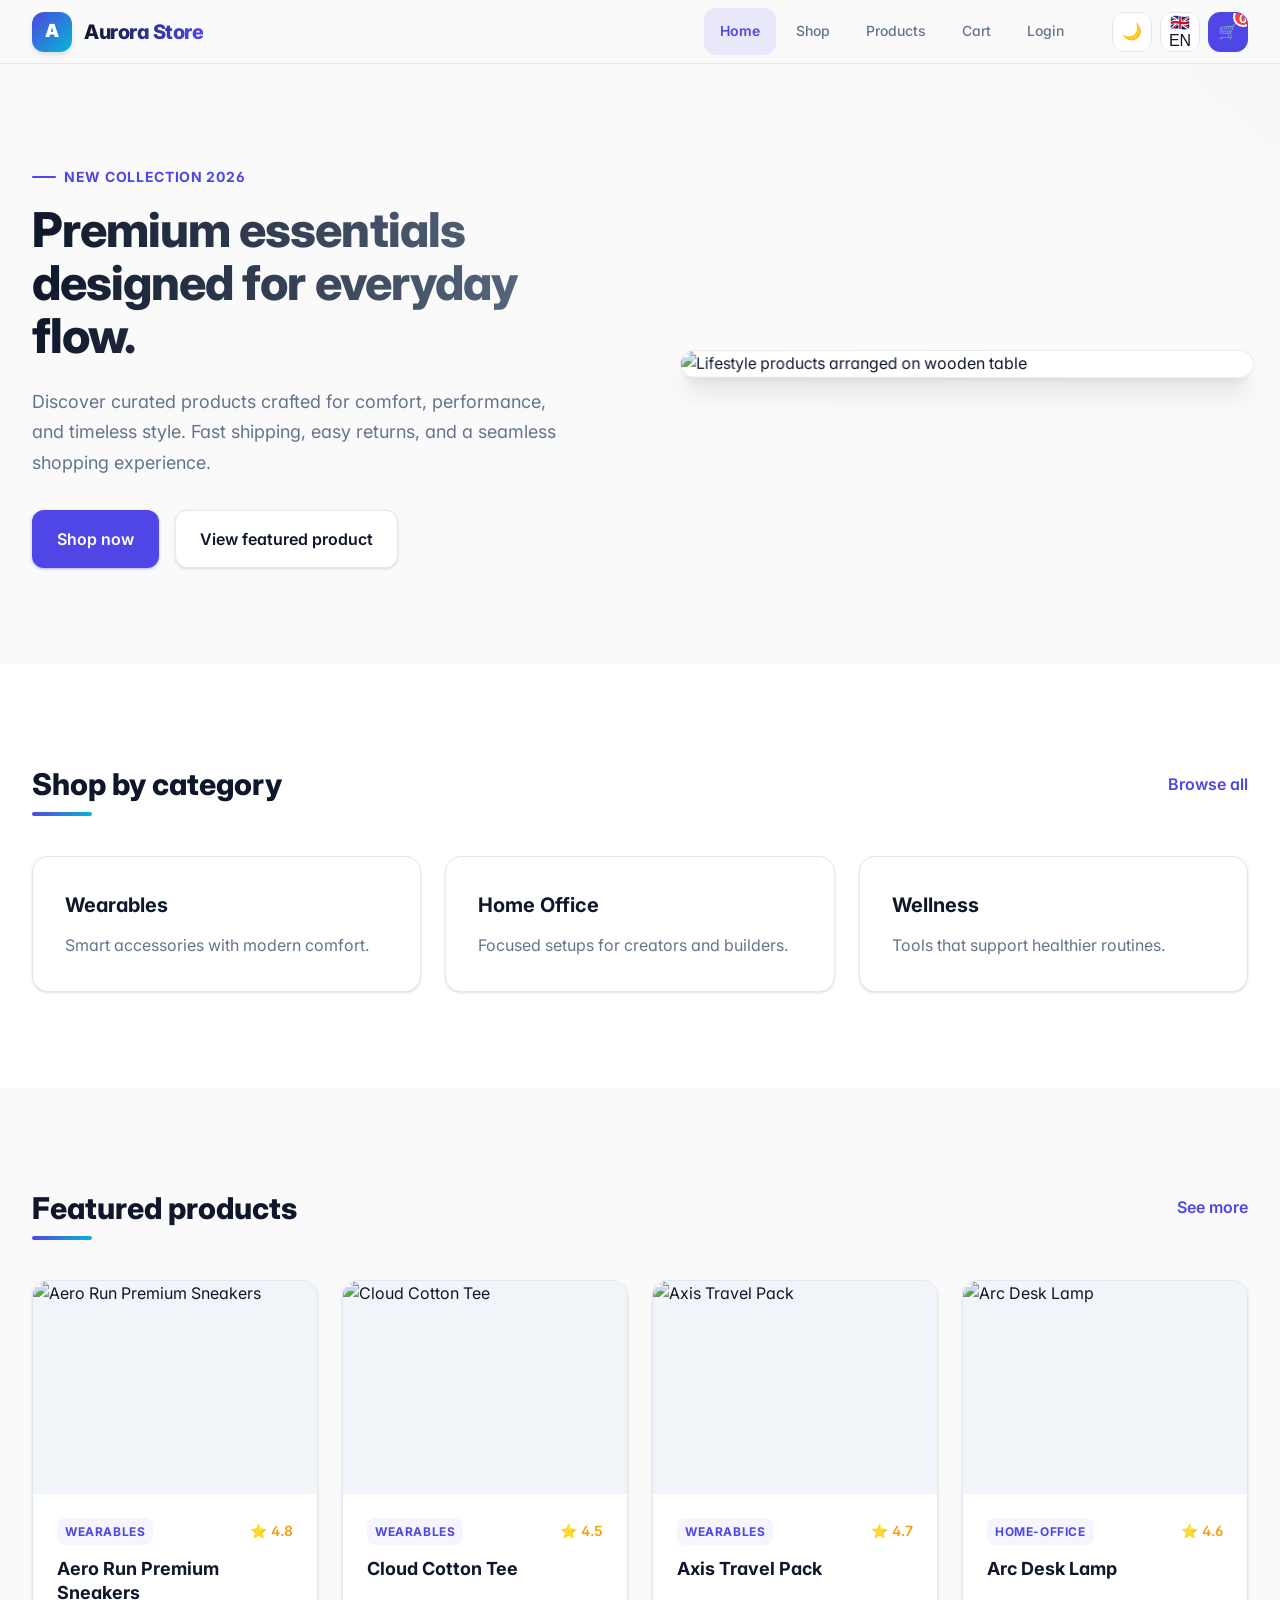
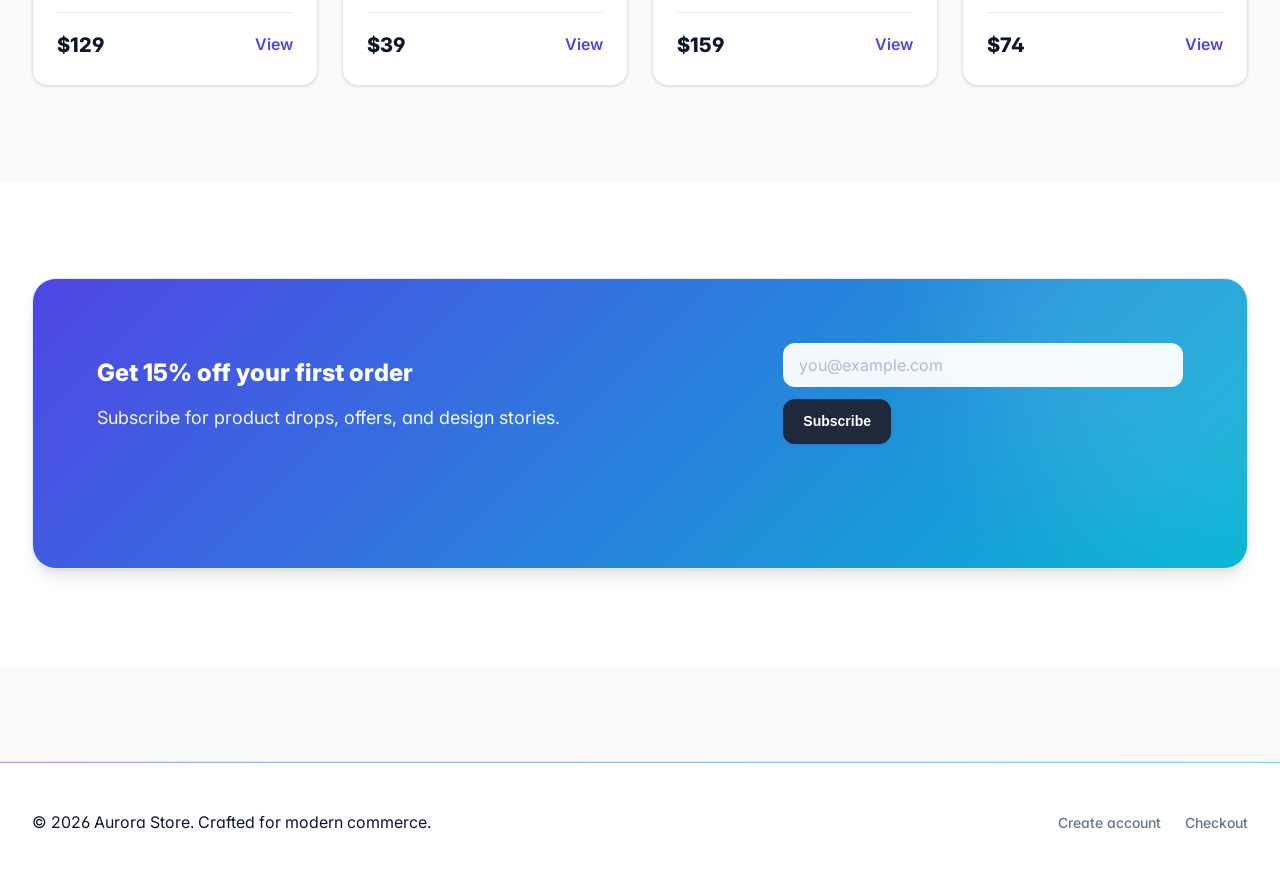
==== commit 92087cff: "Update index.html" ====
--- a/index.html
+++ b/index.html
@@ -12,7 +12,7 @@
     <link href="https://fonts.googleapis.com/css2?family=Inter:wght@400;500;600;700;800&family=Cairo:wght@400;500;600;700&display=swap" rel="stylesheet">
     
     <!-- CSS -->
-    <link rel="stylesheet" href="../assets/css/main.css">
+    <link rel="stylesheet" href="./assets/css/main.css">
 </head>
 <body>
     <a class="skip-link" href="#main-content">Skip to content</a>
@@ -147,4 +147,4 @@
     
     <script src="../assets/js/app.js"></script>
 </body>
-</html>+</html>
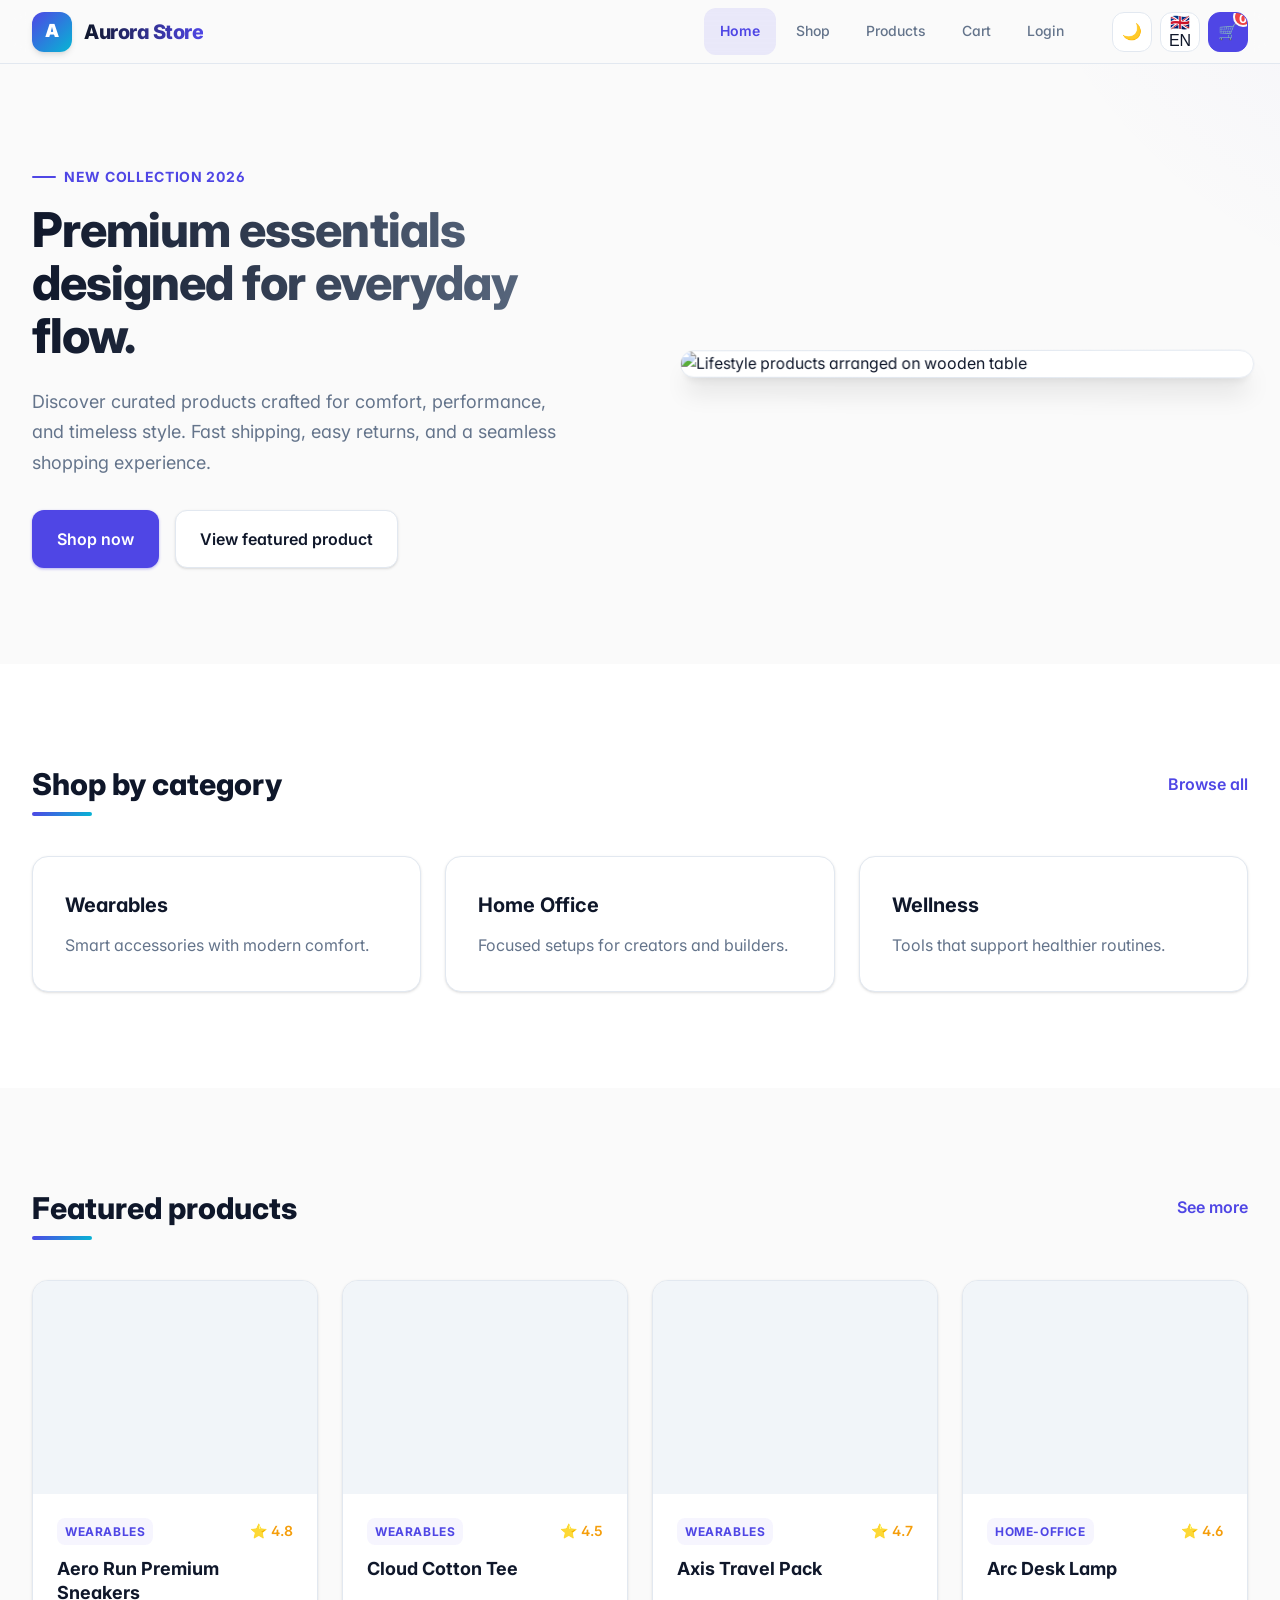
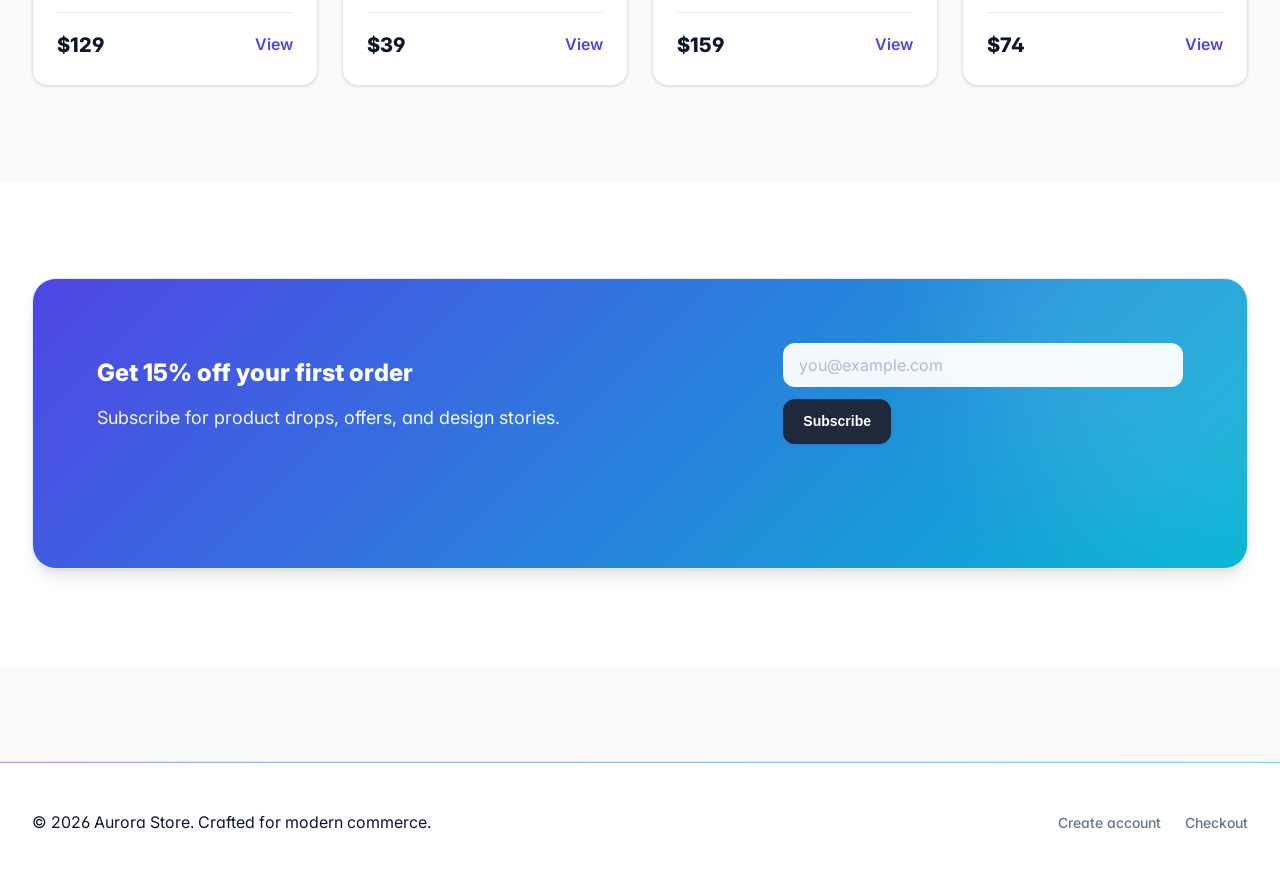
==== commit f93c75fa: "Update index.html" ====
--- a/index.html
+++ b/index.html
@@ -19,7 +19,7 @@
     
     <header class="site-header">
         <div class="container site-header__inner">
-            <a href="./index.html" class="brand">
+            <a href="index.html" class="brand">
                 <span class="brand__mark">A</span>
                 <span class="brand__name" data-i18n="brand.name">Aurora Store</span>
             </a>
@@ -31,11 +31,11 @@
             </button>
             
             <nav class="site-nav" id="site-nav" data-nav aria-label="Main navigation">
-                <a href="./index.html" class="site-nav__link site-nav__link--active" data-i18n="nav.home">Home</a>
-                <a href="./shop.html" class="site-nav__link" data-i18n="nav.shop">Shop</a>
-                <a href="./shop.html" class="site-nav__link" data-i18n="nav.product">Products</a>
-                <a href="./cart.html" class="site-nav__link" data-i18n="nav.cart">Cart</a>
-                <a href="./login.html" class="site-nav__link" data-i18n="nav.login">Login</a>
+                <a href="./pages/index.html" class="site-nav__link site-nav__link--active" data-i18n="nav.home">Home</a>
+                <a href="./pages/shop.html" class="site-nav__link" data-i18n="nav.shop">Shop</a>
+                <a href="./pages/shop.html" class="site-nav__link" data-i18n="nav.product">Products</a>
+                <a href="./pages/cart.html" class="site-nav__link" data-i18n="nav.cart">Cart</a>
+                <a href="./pages/login.html" class="site-nav__link" data-i18n="nav.login">Login</a>
             </nav>
             
             <div class="header-actions">
@@ -45,7 +45,7 @@
                 <button class="icon-btn" type="button" aria-label="Switch language" data-lang-toggle>
                     <span data-lang-icon>🇬🇧 EN</span>
                 </button>
-                <a class="icon-btn icon-btn--cart" href="./cart.html" aria-label="Open cart">
+                <a class="icon-btn icon-btn--cart" href="./pages/cart.html" aria-label="Open cart">
                     <span aria-hidden="true">🛒</span>
                     <span class="cart-counter" data-cart-count>0</span>
                 </a>
@@ -137,14 +137,14 @@
         <div class="container site-footer__inner">
             <p data-i18n="footer.copyright">© 2026 Aurora Store. Crafted for modern commerce.</p>
             <div class="site-footer__links">
-                <a href="./signup.html" data-i18n="footer.create">Create account</a>
-                <a href="./checkout.html" data-i18n="footer.checkout">Checkout</a>
+                <a href="./pages/signup.html" data-i18n="footer.create">Create account</a>
+                <a href="./pages/checkout.html" data-i18n="footer.checkout">Checkout</a>
             </div>
         </div>
     </footer>
 
     <div class="toast-stack" aria-live="polite" aria-atomic="true" data-toast-stack></div>
     
-    <script src="../assets/js/app.js"></script>
+    <script src="./assets/js/app.js"></script>
 </body>
 </html>
